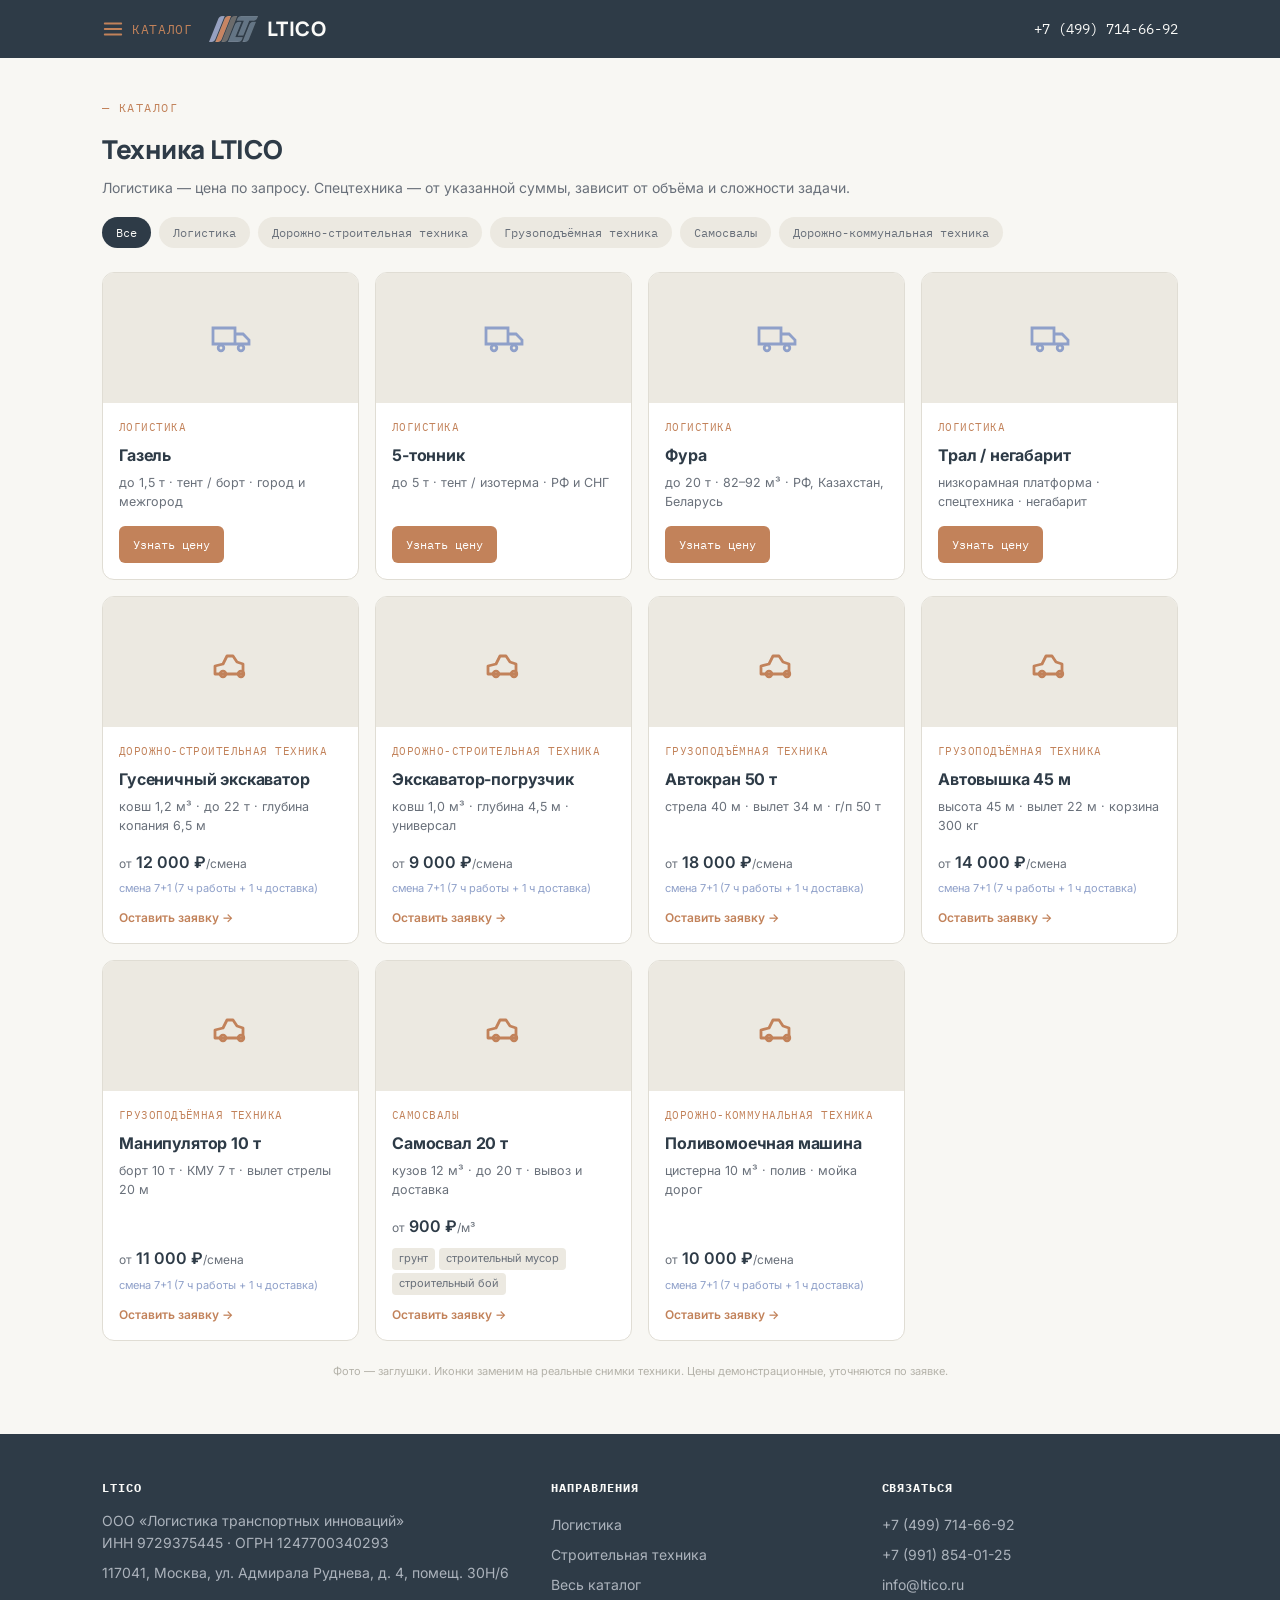
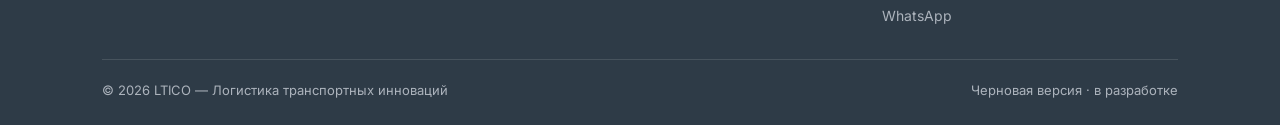
==== catalog.html @ 485d3824 "Add equipment rental catalog and refresh homepage layout New catalog.html/catalog.js/site.css/site.j" ====
<!doctype html>
<html lang="ru">
<head>
<meta charset="UTF-8">
<meta name="viewport" content="width=device-width, initial-scale=1">
<title>Каталог техники — LTICO</title>
<meta name="description" content="Каталог LTICO: транспорт для грузоперевозок и строительная техника в аренду с оператором. Экскаваторы, краны, автовышки, самосвалы, дорожно-коммунальная техника.">
<link rel="preconnect" href="https://fonts.googleapis.com">
<link rel="preconnect" href="https://fonts.gstatic.com" crossorigin>
<link href="https://fonts.googleapis.com/css2?family=Manrope:wght@500;700;800&family=Inter:wght@400;500;600&family=IBM+Plex+Mono:wght@400;500&display=swap" rel="stylesheet">
<link rel="stylesheet" href="site.css">
</head>
<body>

<header class="hdr">
  <div class="hdr-in">
    <div class="hdr-left">
      <button class="burger" id="burger" aria-label="Открыть меню">
        <svg width="22" height="22" viewBox="0 0 24 24" fill="none"><path d="M3 6h18M3 12h18M3 18h18" stroke="currentColor" stroke-width="2" stroke-linecap="round"/></svg>
        Каталог
      </button>
      <a class="logo" href="index.html">
        <img src="logo.png" alt="LTICO">
        <span class="logo-word">LTICO</span>
      </a>
    </div>
    <a class="hdr-phone" href="tel:+74997146692">+7 (499) 714-66-92</a>
  </div>
  <nav class="mega" id="mega" aria-label="Каталог">
    <div class="mega-in">
      <div class="mega-col">
        <div class="cap" style="color:var(--peri)"><span>●</span> Логистика</div>
        <div id="menu-logistics"></div>
      </div>
      <div class="mega-col">
        <div class="cap" style="color:var(--signal)"><span>●</span> Спецтехника</div>
        <div id="menu-special"></div>
      </div>
      <div class="mega-links">
        <a href="index.html#o-kompanii">О компании</a>
        <a href="catalog.html">Весь каталог</a>
        <a href="kontakty.html">Контакты</a>
      </div>
    </div>
  </nav>
</header>

<section class="cat" style="padding-top:40px;">
  <div class="wrap">
    <div class="eyebrow">— Каталог</div>
    <h2 style="margin-top:12px;">Техника LTICO</h2>
    <div class="sub">Логистика — цена по запросу. Спецтехника — от указанной суммы, зависит от объёма и сложности задачи.</div>
    <div class="filters" id="filters"></div>
    <div class="grid" id="grid"></div>
    <div class="note">Фото — заглушки. Иконки заменим на реальные снимки техники. Цены демонстрационные, уточняются по заявке.</div>
  </div>
</section>

<footer class="ftr">
  <div class="wrap">
    <div class="ftr-grid">
      <div>
        <h5>LTICO</h5>
        <p>ООО «Логистика транспортных инноваций»<br>ИНН 9729375445 · ОГРН 1247700340293</p>
        <p>117041, Москва, ул. Адмирала Руднева, д. 4, помещ. 30Н/6</p>
      </div>
      <div>
        <h5>Направления</h5>
        <a href="catalog.html?dir=logistics">Логистика</a>
        <a href="catalog.html?dir=special">Строительная техника</a>
        <a href="catalog.html">Весь каталог</a>
      </div>
      <div>
        <h5>Связаться</h5>
        <a href="tel:+74997146692">+7 (499) 714-66-92</a>
        <a href="tel:+79918540125">+7 (991) 854-01-25</a>
        <a href="mailto:info@ltico.ru">info@ltico.ru</a>
        <a href="https://wa.me/79918540125" target="_blank" rel="noopener">WhatsApp</a>
      </div>
    </div>
    <div class="ftr-bot">
      <span>© 2026 LTICO — Логистика транспортных инноваций</span>
      <span>Черновая версия · в разработке</span>
    </div>
  </div>
</footer>

<script src="catalog.js"></script>
<script src="site.js"></script>
</body>
</html>
---- site.css ----
/* ==========================================================================
   site.css — стили новой концепции LTICO (главная + каталог)
   Палитра из логотипа LTI. Отдельный файл, чтобы не конфликтовать
   с существующим styles.css старых страниц.
   ========================================================================== */
:root{
  --ink:#2E3B47; --ink-2:#37475A; --blueprint:#3E5066;
  --paper:#F8F7F3; --paper-2:#ECE9E1; --line:#FAFAF8;
  --signal:#C2825A; --signal-d:#A3673F; --peri:#8FA0C9; --stone:#76746E;
  --steel:#69707A; --steel-l:#ACB3BC; --rule:rgba(46,59,71,0.12);
  --container:1120px;
}
*,*::before,*::after{box-sizing:border-box;}
html{scroll-behavior:smooth;}
@media (prefers-reduced-motion: reduce){ html{scroll-behavior:auto;} }
body{margin:0;font-family:"Inter",sans-serif;color:var(--ink);background:var(--paper);font-size:16px;line-height:1.6;}
h1,h2,h3{font-family:"Manrope",sans-serif;font-weight:800;margin:0;letter-spacing:-0.01em;}
a{color:inherit;}
img{max-width:100%;display:block;}
.wrap{max-width:var(--container);margin:0 auto;padding:0 22px;}
.eyebrow{font-family:"IBM Plex Mono",monospace;font-size:12px;letter-spacing:.12em;text-transform:uppercase;color:var(--signal);}
a:focus-visible,button:focus-visible{outline:2px solid var(--signal);outline-offset:3px;}

/* ---------- header + burger ---------- */
.hdr{position:sticky;top:0;z-index:50;background:var(--ink);color:var(--line);}
.hdr-in{max-width:var(--container);margin:0 auto;display:flex;align-items:center;justify-content:space-between;padding:13px 22px;}
.hdr-left{display:flex;align-items:center;gap:16px;}
.burger{background:none;border:none;color:var(--signal);cursor:pointer;display:flex;align-items:center;gap:8px;font-family:"IBM Plex Mono",monospace;font-size:13px;text-transform:uppercase;letter-spacing:.05em;padding:0;}
.burger svg{display:block;}
.logo{display:flex;align-items:center;gap:9px;text-decoration:none;color:var(--line);}
.logo img{height:26px;width:auto;}
.logo-word{font-family:"Manrope",sans-serif;font-size:20px;font-weight:800;letter-spacing:.02em;}
.hdr-phone{font-family:"IBM Plex Mono",monospace;font-size:14px;color:var(--line);text-decoration:none;}
.mega{display:none;background:var(--ink-2);border-top:1px solid rgba(250,250,248,0.12);}
.mega.open{display:block;}
.mega-in{max-width:var(--container);margin:0 auto;display:grid;grid-template-columns:1fr 1fr;gap:1px;background:rgba(250,250,248,0.1);}
.mega-col{background:var(--ink-2);padding:22px 24px;}
.mega-col .cap{display:flex;align-items:center;gap:8px;margin-bottom:12px;font-family:"IBM Plex Mono",monospace;font-size:12px;letter-spacing:.06em;text-transform:uppercase;}
.mega-col a{display:block;color:#DDE1E8;text-decoration:none;font-size:14px;padding:8px 0;border-bottom:1px solid rgba(250,250,248,0.06);}
.mega-col a:hover{color:var(--line);}
.mega-links{grid-column:1/-1;background:var(--ink-2);display:flex;border-top:1px solid rgba(250,250,248,0.1);}
.mega-links a{flex:1;text-align:center;color:var(--steel-l);text-decoration:none;font-size:13px;padding:13px;border-right:1px solid rgba(250,250,248,0.08);}
.mega-links a:last-child{border-right:none;}
.mega-links a:hover{color:var(--line);}

/* ---------- intro ---------- */
.intro{background:var(--blueprint);color:var(--line);padding:44px 0 34px;}
.intro h1{font-size:clamp(26px,4vw,42px);margin-top:12px;max-width:16ch;}
.intro .lead{color:var(--steel-l);font-size:16px;line-height:1.7;max-width:54ch;margin-top:14px;}
.stats{display:flex;border-top:1px solid rgba(250,250,248,0.12);border-bottom:1px solid rgba(250,250,248,0.12);margin-top:26px;}
.stat{flex:1;padding:16px 0;border-right:1px solid rgba(250,250,248,0.1);}
.stat:last-child{border-right:none;}
.stat b{display:block;font-family:"Manrope",sans-serif;font-size:22px;font-weight:800;}
.stat span{font-size:12px;color:#888780;}
.dirs{display:grid;grid-template-columns:1fr 1fr;gap:14px;margin-top:22px;}
.dir{background:var(--ink-2);border-radius:12px;padding:22px;text-decoration:none;color:var(--line);border-left:3px solid var(--peri);}
.dir.special{border-left-color:var(--signal);}
.dir .dh{display:flex;align-items:center;gap:10px;margin-bottom:10px;}
.dir .dh b{font-size:18px;font-weight:500;font-family:"Inter",sans-serif;}
.dir p{color:var(--steel-l);font-size:13.5px;line-height:1.6;margin:0;}
.dir .go{color:var(--peri);font-size:13px;margin-top:14px;font-weight:600;}
.dir.special .go{color:var(--signal);}

/* ---------- catalog ---------- */
.cat{padding:34px 0 54px;}
.cat h2{font-size:26px;}
.cat .sub{color:var(--steel);font-size:14px;margin-top:6px;}
.filters{display:flex;gap:8px;flex-wrap:wrap;margin:18px 0 24px;}
.filters button{font-family:"IBM Plex Mono",monospace;font-size:12px;padding:8px 14px;border-radius:20px;border:none;cursor:pointer;background:var(--paper-2);color:var(--steel);transition:background .15s,color .15s;}
.filters button.on{background:var(--ink);color:var(--line);}
.grid{display:grid;grid-template-columns:repeat(auto-fill,minmax(240px,1fr));gap:16px;}
.card{background:#fff;border:0.5px solid #E0DDD4;border-radius:12px;overflow:hidden;display:flex;flex-direction:column;}
.card .ph{height:130px;background:var(--paper-2);display:flex;align-items:center;justify-content:center;overflow:hidden;}
.card .ph img{width:100%;height:100%;object-fit:cover;}
.card .bd{padding:16px;display:flex;flex-direction:column;flex-grow:1;}
.card .tag{font-family:"IBM Plex Mono",monospace;font-size:11px;color:var(--signal);text-transform:uppercase;letter-spacing:.04em;}
.card h3{font-size:16px;font-weight:700;font-family:"Inter",sans-serif;margin:6px 0;}
.card .sp{font-size:12.5px;color:var(--steel);line-height:1.5;flex-grow:1;}
.card .foot{display:flex;align-items:baseline;justify-content:space-between;margin-top:14px;}
.card .foot.col{flex-direction:column;align-items:flex-start;gap:10px;}
.price{font-size:16px;font-weight:600;color:var(--ink);}
.price small{color:var(--steel);font-size:12px;font-weight:400;}
.price .from{color:var(--steel);font-size:12px;font-weight:400;}
.req-btn{font-family:"IBM Plex Mono",monospace;font-size:12px;background:var(--signal);color:#fff;border:none;padding:9px 14px;border-radius:6px;cursor:pointer;text-decoration:none;display:inline-block;}
.req-btn:hover{background:var(--signal-d);}
.more{color:var(--signal);font-size:12px;font-weight:600;cursor:pointer;text-decoration:none;}
.shift-note{font-size:11px;color:var(--peri);margin-top:5px;}
.mat{font-size:11px;color:var(--steel);margin-top:6px;}
.mat span{background:var(--paper-2);padding:2px 7px;border-radius:4px;margin-right:4px;display:inline-block;margin-top:3px;}
.note{font-size:11px;color:#B4B2A9;text-align:center;margin-top:22px;}

/* ---------- footer ---------- */
.ftr{background:var(--ink);color:var(--steel-l);padding:44px 0 24px;margin-top:0;}
.ftr-grid{display:grid;grid-template-columns:1.4fr 1fr 1fr;gap:34px;padding-bottom:28px;border-bottom:1px solid rgba(250,250,248,0.12);}
.ftr h5{font-family:"IBM Plex Mono",monospace;font-size:12px;letter-spacing:.08em;text-transform:uppercase;color:var(--line);margin:0 0 12px;}
.ftr p{font-size:14px;line-height:1.6;margin:0 0 8px;}
.ftr a{color:var(--steel-l);text-decoration:none;font-size:14px;display:block;padding:4px 0;}
.ftr a:hover{color:var(--line);}
.ftr-bot{padding-top:20px;font-size:13px;display:flex;justify-content:space-between;flex-wrap:wrap;gap:8px;}

@media(max-width:640px){
  .dirs{grid-template-columns:1fr;}
  .mega-in{grid-template-columns:1fr;}
  .stats{flex-wrap:wrap;}
  .stat{flex:1 1 50%;border-bottom:1px solid rgba(250,250,248,0.1);}
  .ftr-grid{grid-template-columns:1fr;gap:24px;}
}
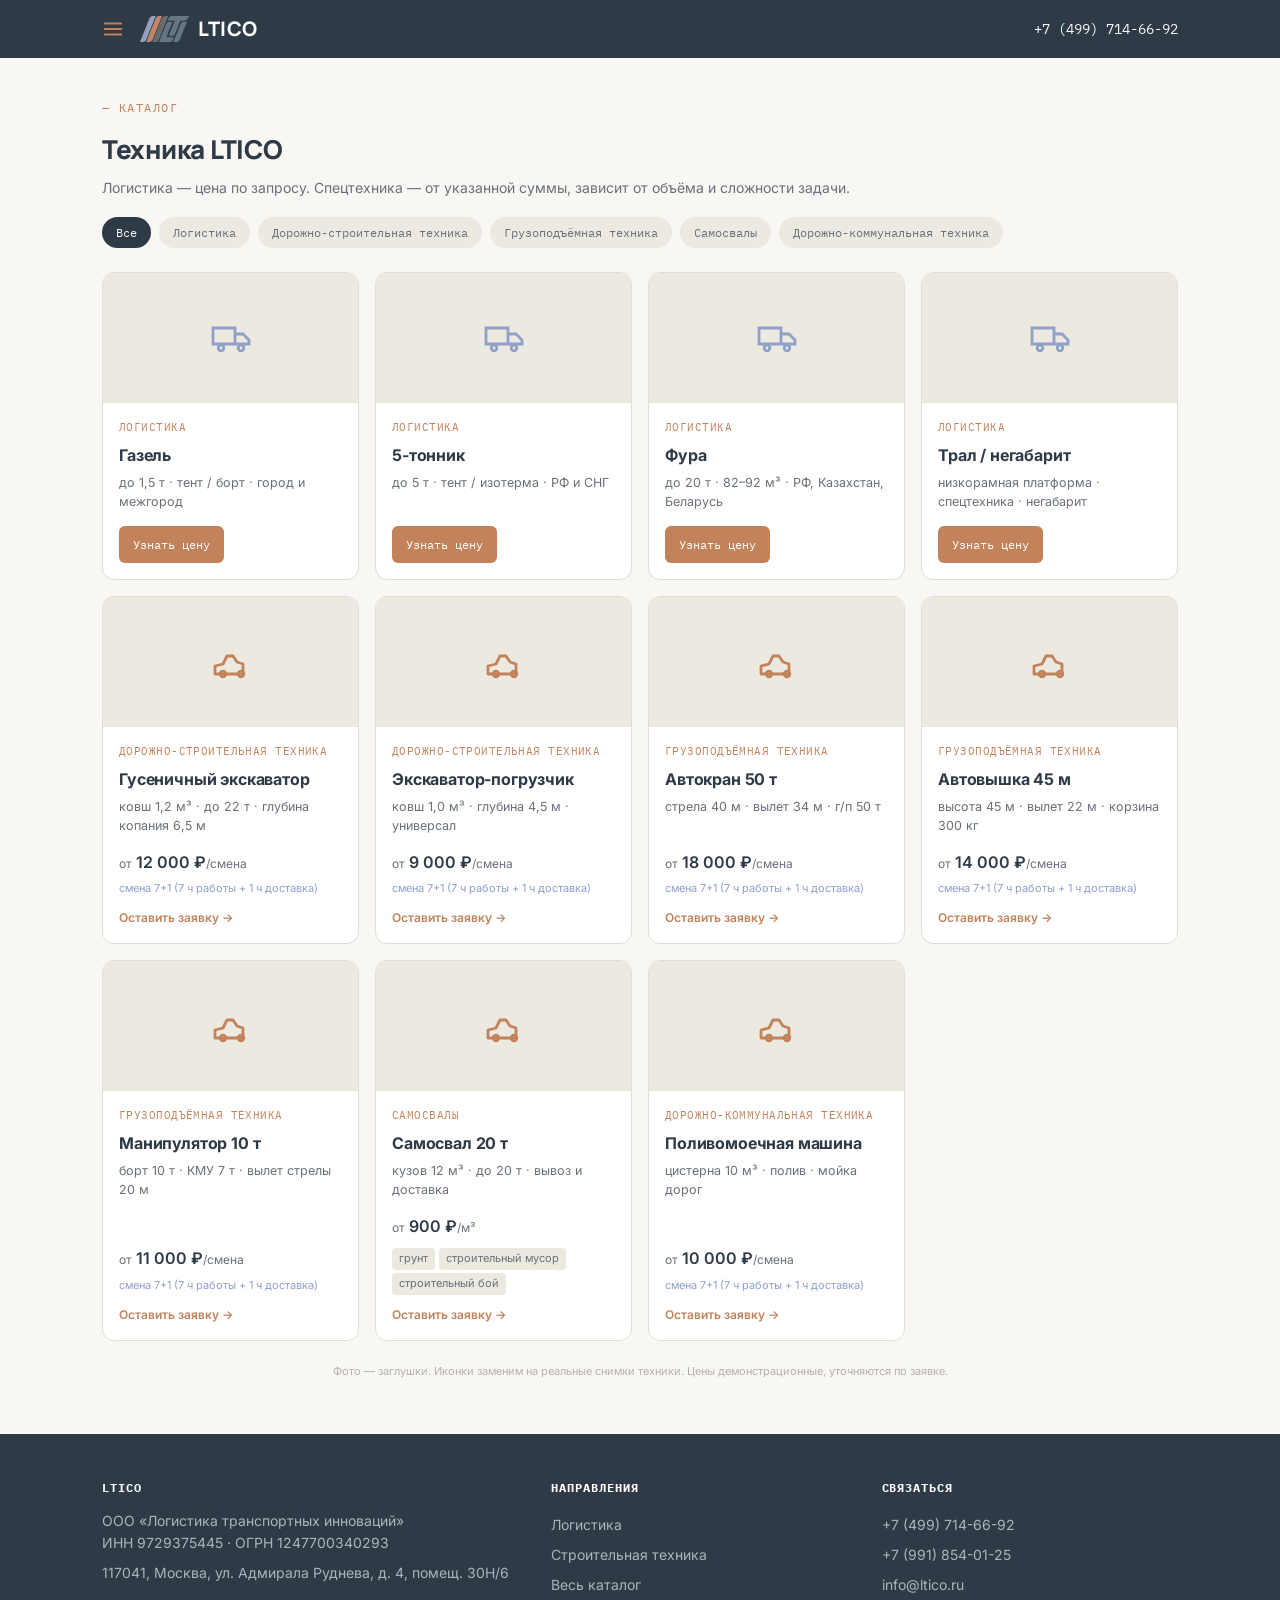
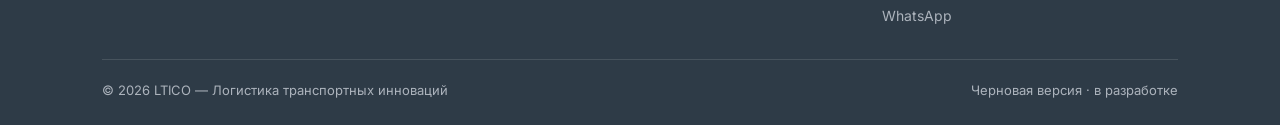
==== commit 220a4da4: "Restore hero section to top, full-width direction cards, trim nav - Move the title/hero block back a" ====
--- a/catalog.html
+++ b/catalog.html
@@ -17,7 +17,6 @@
     <div class="hdr-left">
       <button class="burger" id="burger" aria-label="Открыть меню">
         <svg width="22" height="22" viewBox="0 0 24 24" fill="none"><path d="M3 6h18M3 12h18M3 18h18" stroke="currentColor" stroke-width="2" stroke-linecap="round"/></svg>
-        Каталог
       </button>
       <a class="logo" href="index.html">
         <img src="logo.png" alt="LTICO">
@@ -37,7 +36,6 @@
         <div id="menu-special"></div>
       </div>
       <div class="mega-links">
-        <a href="index.html#o-kompanii">О компании</a>
         <a href="catalog.html">Весь каталог</a>
         <a href="kontakty.html">Контакты</a>
       </div>
--- a/site.css
+++ b/site.css
@@ -52,8 +52,8 @@
 .stat:last-child{border-right:none;}
 .stat b{display:block;font-family:"Manrope",sans-serif;font-size:22px;font-weight:800;}
 .stat span{font-size:12px;color:#888780;}
-.dirs{display:grid;grid-template-columns:1fr 1fr;gap:14px;margin-top:22px;}
-.dir{background:var(--ink-2);border-radius:12px;padding:22px;text-decoration:none;color:var(--line);border-left:3px solid var(--peri);}
+.dirs{display:grid;grid-template-columns:1fr 1fr;gap:1px;width:100%;margin-top:22px;background:rgba(250,250,248,0.12);}
+.dir{background:var(--ink-2);padding:26px 22px;text-decoration:none;color:var(--line);border-left:3px solid var(--peri);}
 .dir.special{border-left-color:var(--signal);}
 .dir .dh{display:flex;align-items:center;gap:10px;margin-bottom:10px;}
 .dir .dh b{font-size:18px;font-weight:500;font-family:"Inter",sans-serif;}
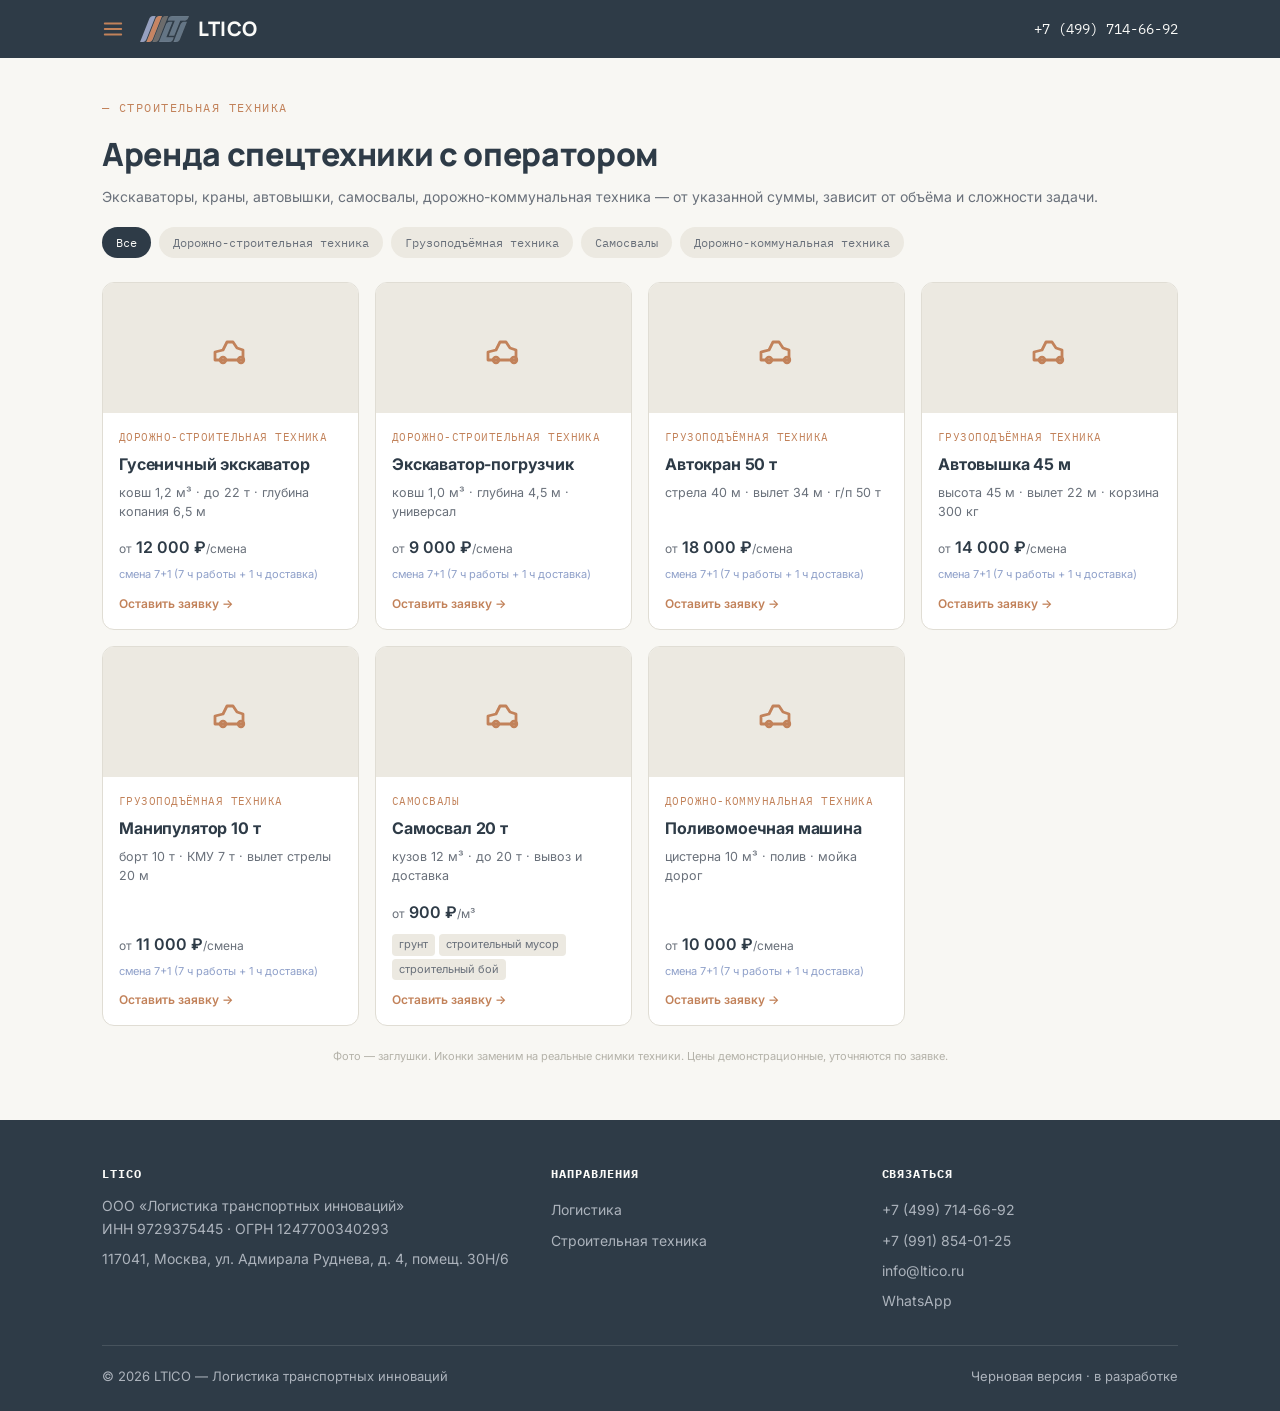
==== commit 3031f6b4: "Split catalog into logistika.html/stroytehnika.html, add homepage gallery - Homepage no longer has a" ====
--- a/catalog.html
+++ b/catalog.html
@@ -3,87 +3,19 @@
 <head>
 <meta charset="UTF-8">
 <meta name="viewport" content="width=device-width, initial-scale=1">
-<title>Каталог техники — LTICO</title>
-<meta name="description" content="Каталог LTICO: транспорт для грузоперевозок и строительная техника в аренду с оператором. Экскаваторы, краны, автовышки, самосвалы, дорожно-коммунальная техника.">
-<link rel="preconnect" href="https://fonts.googleapis.com">
-<link rel="preconnect" href="https://fonts.gstatic.com" crossorigin>
-<link href="https://fonts.googleapis.com/css2?family=Manrope:wght@500;700;800&family=Inter:wght@400;500;600&family=IBM+Plex+Mono:wght@400;500&display=swap" rel="stylesheet">
-<link rel="stylesheet" href="site.css">
+<title>LTICO — каталог переехал</title>
+<meta http-equiv="refresh" content="0; url=stroytehnika.html">
+<script>
+(function(){
+  var p = new URLSearchParams(location.search);
+  if(p.get("dir") === "logistics"){ location.replace("logistika.html"); return; }
+  var cat = p.get("cat");
+  location.replace(cat ? "stroytehnika.html?cat=" + encodeURIComponent(cat) : "stroytehnika.html");
+})();
+</script>
 </head>
 <body>
-
-<header class="hdr">
-  <div class="hdr-in">
-    <div class="hdr-left">
-      <button class="burger" id="burger" aria-label="Открыть меню">
-        <svg width="22" height="22" viewBox="0 0 24 24" fill="none"><path d="M3 6h18M3 12h18M3 18h18" stroke="currentColor" stroke-width="2" stroke-linecap="round"/></svg>
-      </button>
-      <a class="logo" href="index.html">
-        <img src="logo.png" alt="LTICO">
-        <span class="logo-word">LTICO</span>
-      </a>
-    </div>
-    <a class="hdr-phone" href="tel:+74997146692">+7 (499) 714-66-92</a>
-  </div>
-  <nav class="mega" id="mega" aria-label="Каталог">
-    <div class="mega-in">
-      <div class="mega-col">
-        <div class="cap" style="color:var(--peri)"><span>●</span> Логистика</div>
-        <div id="menu-logistics"></div>
-      </div>
-      <div class="mega-col">
-        <div class="cap" style="color:var(--signal)"><span>●</span> Спецтехника</div>
-        <div id="menu-special"></div>
-      </div>
-      <div class="mega-links">
-        <a href="catalog.html">Весь каталог</a>
-        <a href="kontakty.html">Контакты</a>
-      </div>
-    </div>
-  </nav>
-</header>
-
-<section class="cat" style="padding-top:40px;">
-  <div class="wrap">
-    <div class="eyebrow">— Каталог</div>
-    <h2 style="margin-top:12px;">Техника LTICO</h2>
-    <div class="sub">Логистика — цена по запросу. Спецтехника — от указанной суммы, зависит от объёма и сложности задачи.</div>
-    <div class="filters" id="filters"></div>
-    <div class="grid" id="grid"></div>
-    <div class="note">Фото — заглушки. Иконки заменим на реальные снимки техники. Цены демонстрационные, уточняются по заявке.</div>
-  </div>
-</section>
-
-<footer class="ftr">
-  <div class="wrap">
-    <div class="ftr-grid">
-      <div>
-        <h5>LTICO</h5>
-        <p>ООО «Логистика транспортных инноваций»<br>ИНН 9729375445 · ОГРН 1247700340293</p>
-        <p>117041, Москва, ул. Адмирала Руднева, д. 4, помещ. 30Н/6</p>
-      </div>
-      <div>
-        <h5>Направления</h5>
-        <a href="catalog.html?dir=logistics">Логистика</a>
-        <a href="catalog.html?dir=special">Строительная техника</a>
-        <a href="catalog.html">Весь каталог</a>
-      </div>
-      <div>
-        <h5>Связаться</h5>
-        <a href="tel:+74997146692">+7 (499) 714-66-92</a>
-        <a href="tel:+79918540125">+7 (991) 854-01-25</a>
-        <a href="mailto:info@ltico.ru">info@ltico.ru</a>
-        <a href="https://wa.me/79918540125" target="_blank" rel="noopener">WhatsApp</a>
-      </div>
-    </div>
-    <div class="ftr-bot">
-      <span>© 2026 LTICO — Логистика транспортных инноваций</span>
-      <span>Черновая версия · в разработке</span>
-    </div>
-  </div>
-</footer>
-
-<script src="catalog.js"></script>
-<script src="site.js"></script>
+<p>Каталог теперь на двух страницах: <a href="logistika.html">Логистика</a> ·
+<a href="stroytehnika.html">Строительная техника</a>.</p>
 </body>
 </html>
